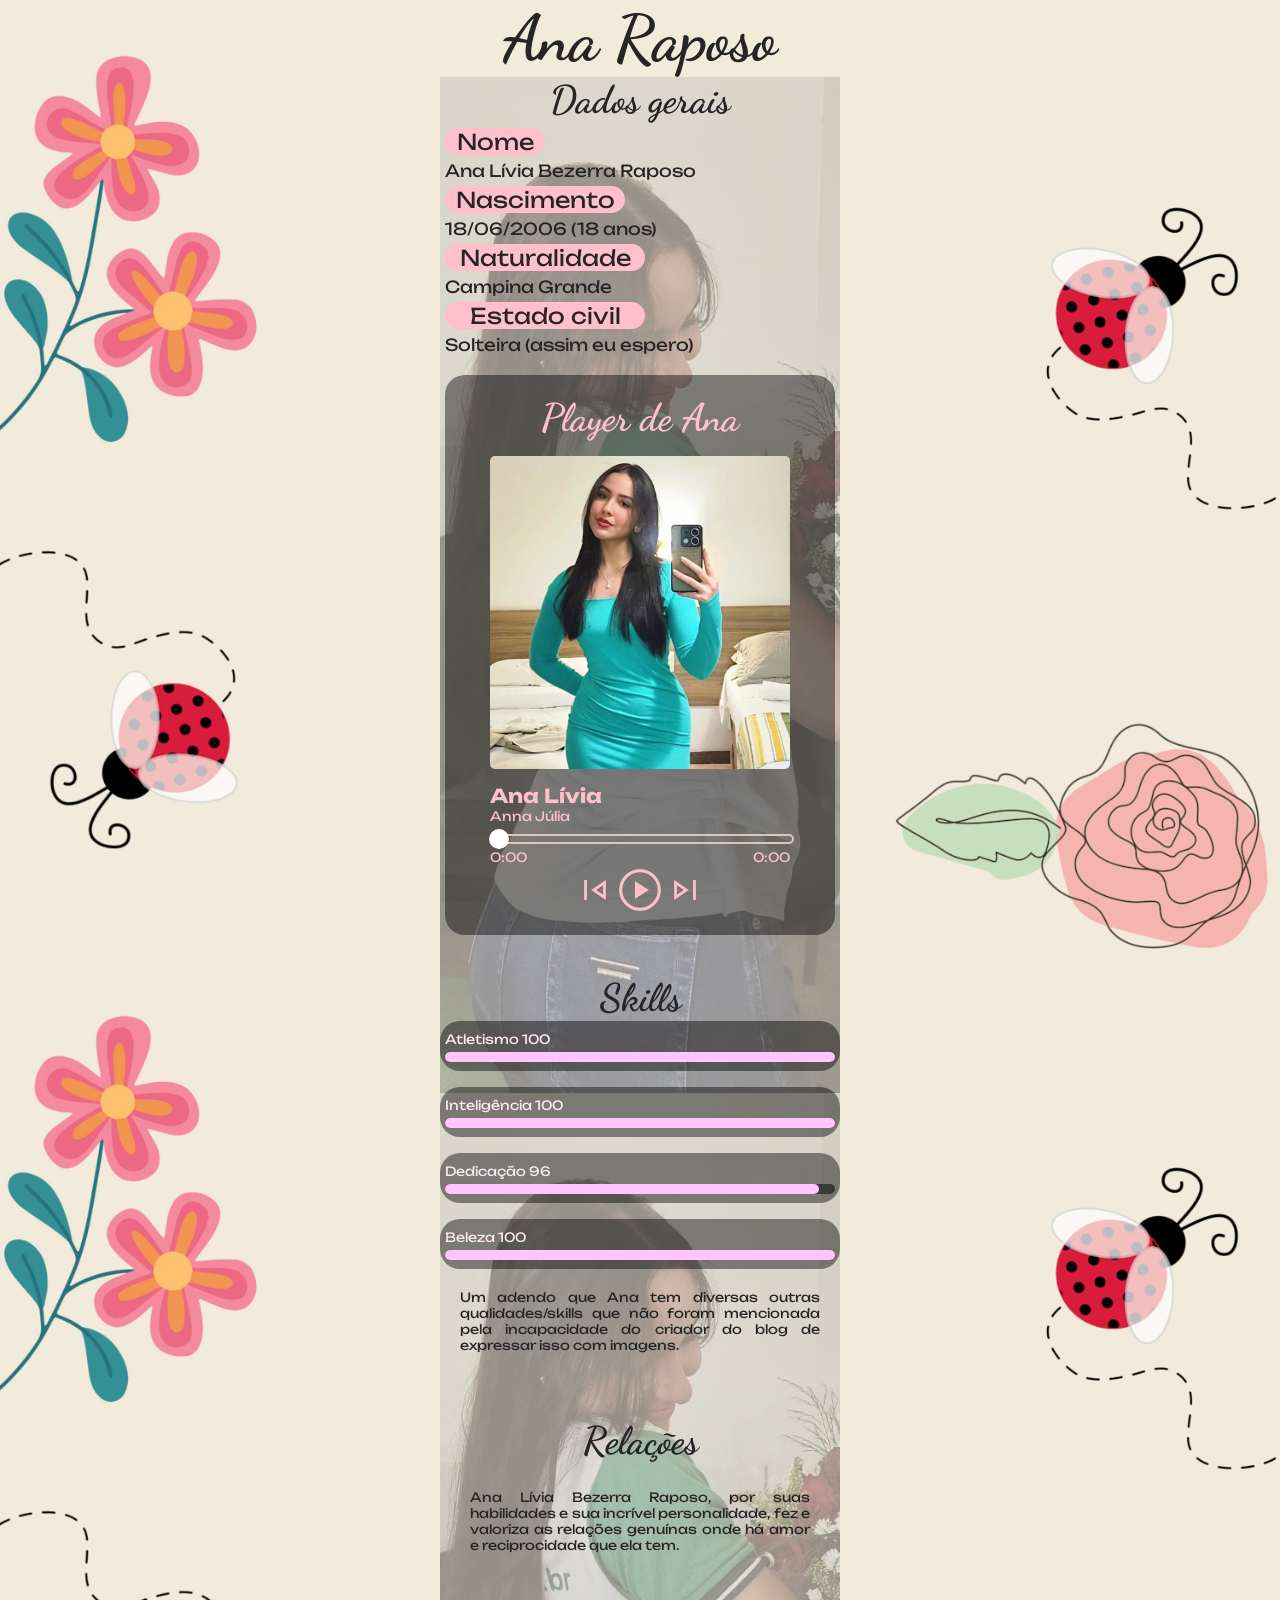
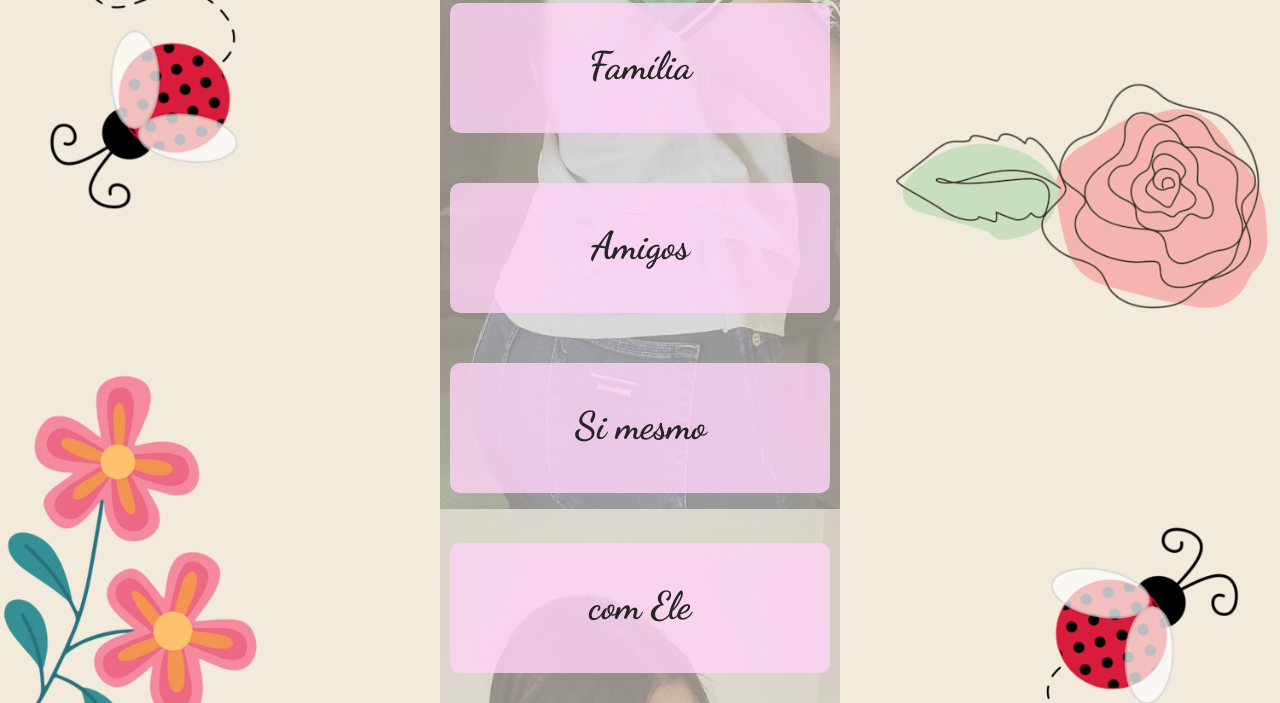
==== index.html @ 1a5c1235 "Files upload" ====
<!DOCTYPE html>
<html lang="en">
<head>
  <meta charset="UTF-8">
  <meta name="viewport" content="width=device-width, initial-scale=1.0">
  <title>Raposo</title>
  <link rel="stylesheet" href="estilos/mobilefirst.css">
  <link rel="stylesheet" href="estilos/style.css">
  <link rel="shortcut icon" href="imagens/favicon/favicon.ico" type="image/x-icon">
  <link href="https://fonts.googleapis.com/css2?family=Material+Symbols+Outlined" rel="stylesheet"/>
</head>
<body>
  <header>
    <h1>Ana Raposo</h1>
  </header>
  <main>
    <section id="dadosgerais">
      <h1>Dados gerais</h1>
      <p id="nome" class="dado">Nome</p><p class="resposta">Ana Lívia Bezerra Raposo</p>
      <p id="idade" class="dado">Nascimento</p><p class="resposta">18/06/2006 (18 anos)</p>
      <p id="naturalidade" class="dado">Naturalidade</p><p class="resposta">Campina Grande</p>
      <p id="estadocivil" class="dado">Estado civil</p><p class="resposta">Solteira (assim eu espero)</p>
    </section>
    <section id="playerdeana">
      <h1>Player de Ana</h1>
      <section id="player">
        <img src="imagens/player.jfif" alt="" width="300">
        <div id="descricao">
          <h2>Ana Lívia</h2>
          <p id="nomedamusica">Nome da música</p>
        </div>
        <div id="duracao">
          <div id="barra">
            <div id="progress"></div>
            <div id="ponto"> </div>
          </div>
          <div id="tempo">
            <span id="inicio">0:00</span>
            <span id="fim">0:00</span>
          </div>
        </div>
          <div id="botoes">
            <span id="previous" class="material-symbols-outlined"> skip_previous </span>
            <span id="play" class="material-symbols-outlined"> play_circle </span>
            <span id="pause" class="material-symbols-outlined"> pause </span>
            <span id="next" class="material-symbols-outlined"> skip_next </span>
          </div>
        <audio src="" id="musicas"></audio>
      </section>
    </section>
    <section id="skills">
      <h1>Skills</h1>
      <ul>
        <div id="atletismo">
          <details>
            <summary>
              <li>Atletismo 100</li>
              <section>
                <div id="barraatletismo">a</div>
              </section>
            </summary>
              <div id="imagensatletismo">
                <img src="imagens/skills/ana na academia.jfif" alt="" width="300px" id="imgatletismo1">
                <img src="imagens/skills/ana gigante.png" alt="" width="300px" id="imgatletismo2">
              </div>
              <p>Sempre foi ativa no esportes, sendo a melhor no handebol e campeã invicta do interclasse do IFPB campus Monteiro durante 2022 a 2025 e sendo a mulher mais forte do  mundo hoje em dia.</p>
          </details>
        </div>
        <br>
          <div id="inteligencia">
            <details>
              <summary>
                <li>Inteligência 100</li>
                <section>
                  <div id="barrainteligencia">a</div>
                </section>
              </summary>
              <div id="imagensinteligencia">
                <img src="imagens/skills/colocação no if.png" alt="" id="imginteligencia1" width="300px">
                <img src="imagens/skills/cre.png" alt="" id="imginteligencia2" width="300px">
                <img src="imagens/skills/ana redacao.jfif" alt="" id="imginteligencia3" width="300px">
              </div>
              <p>Sendo a menina mais inteligente que eu conheço, conseguiu um TCC nota 100 com sua amiga Marilu, e diversos outros feitos como tirar 900+ na redação e dois 1000 técnicos nos últimos fucking 4 anos, e além de sem esforço conseguir manter a 95+ durante o ensino médio e fundamental, e provavelmente algum dia vai tá entediada e vai acabar ganhando algum prêmio nobel.</p>
            </details>
        </div>
        <br>
        <div id="dedicacao">
          <details>
            <summary>
              <li>Dedicação 96</li>
              <section>
                <div id="barradedicacao">a</div>
              </section>
            </summary>
            <div id="imagensdedicacao">
              <img src="imagens/skills/ana estudando.jfif" alt="" id="imgdedicacao1" width="300px">
              <img src="imagens/skills/ana estudando pt2.jfif" alt="" id="imgdedicacao2" width="300px">
            </div>
            <p>Se adaptou e cresceu como pessoa no último ano, tendo que estudar pra passar em medicina, e mesmo com diversas dificuldades vem se dedicando a rotinas complexas para conseguir seus sonhos e objetivos.</p>
          </details>
        </div>
        <br>
        <div id="beleza">
          <details>
            <summary>
              <li>Beleza 100</li>
                <section>
                  <div id="barrabeleza"></div>
                </section>
            </summary>
            <img src="imagens/skills/ana linda.jfif" alt="">
            <p>simplesmente impecável, e incomparável com qualquer outra mulher do mundo.</p>
          </details>
        </div>
      </ul>
      <p>Um adendo que Ana tem diversas outras qualidades/skills que não foram mencionada pela incapacidade do criador do blog de expressar isso com imagens.</p>
    </section>
    <section id="relacoes">
          <h1>Relações</h1>
      <div id="texto inicial"> 
        <p>Ana Lívia Bezerra Raposo, por suas habilidades e sua incrível personalidade, fez e valoriza as relações genuínas onde há amor e reciprocidade que ela tem.</p>
      </div>
          
      <div id="familia">
        <details>
          <summary>
            <h1>Família</h1>
          </summary>
          <div id="imagensfamilia">
            <img src="../raposo/imagens/relacionamentos/ana com toda sua família na colação de grau.jfif" alt="" width="300px" id="primeiraimgfamilia">
            <img src="../raposo/imagens/relacionamentos/ana com seu primo e sua vó.jfif" alt="" width="300px" id="segundaimgfamilia">
            <img src="../raposo/imagens/relacionamentos/ana na colação de grau com os pais.jfif" alt="" width="300px" id="terceiraimgfamilia">
            <img src="../raposo/imagens/relacionamentos/ana com sua família na igreja matriz.jfif" alt="" width="300px" id="quartaimgfamilia">
          </div>
          <div id="textofamilia">Ana tem uma relação ótima com toda sua família, onde sempre tenta dar seu máximo a ser próximo dos outros e sempre sente muito quando não pode participar de alguma atividade familiar.</div>
        </details>
      </div>

      <div id="amigos">
        <details>
          <summary>
            <h1>Amigos</h1>
          </summary>
          <div id="imagensamigos">
            <img src="../raposo/imagens/relacionamentos/ana com suas amigas de cg.jfif" alt="" width="300px" id="primeiraimgamigo">
            <img src="../raposo/imagens/relacionamentos/ana em joao pessoa com seus amigos.jfif" alt="" width="300px" id="segundaimgamigo">
            <img src="../raposo/imagens/relacionamentos/ana com suas amigas do if.jfif" alt="" width="300px" id="terceiraimgamigo">
            <img src="../raposo/imagens/relacionamentos/ana e seus amigos do motiva.jfif" alt="" width="300px" id="quartaimgamigo">
          </div>
          <div id="textoamigos">
            Além disso, nesses seus 18 anos fez amigos que provavelmente levará por toda vida, e posso dizer com autoridade que a amam e a respeitam muito, além de ela ser ótima para todos eles...
          </div>
        </details>
      </div>
      <div id="ana">
        <details>
          <summary>
            <h1>Si mesmo</h1>
          </summary>
          <div id="imagensana">
            <img src="imagens/relacionamentos/ana feliz.jfif" alt="" width="300px" id="primeiraimgana">
            <img src="imagens/relacionamentos/ana na colação de gray.jfif" alt="" width="300px" id="segundaimgana">
            <img src="imagens/relacionamentos/ana na praia.jfif" alt="" width="300px" id="terceiraimgana" object-fit: cover;>
          </div>
          <div id="textoana">O mais impressionante disso tudo é que Ana além de ter todas essas relações, ela tem uma incrível relação consigo mesmo, e sabendo que a segunda pessoa mais importante da sua vida é ela mesmo, não tem medo de se arriscar e colocar as coisas a perder sabendo que isso fará bem para seu futuro e seus sonhos.</div>
        </details>
      </div>

      <div id="Deus">
        <details>
          <summary>
            <h1>com Ele</h1>
          </summary>
          <div id="imagensDeus">
            <img src="imagens/relacionamentos/ana na igreja.jfif" alt="" width="300px" id="img1">
            <img src="imagens/relacionamentos/ana na frente da igreja matriz.jfif" alt="" width="300px" id="img2">
          </div>
          <p>Enquanto Ana é a segunda pessoa mais importante da vida dela, Deus é a pessoa mais importante, e é linda sua relação com e sua gratidão por saber que todas as suas relações, todas as suas capacidades e sua vida ela deve a Ele.</p>
        </details>
      </div>

    </section>
  </main>
  <script type="module" src="script.js"></script>
</body>
</html>
---- estilos/mobilefirst.css ----
@charset "UTF-8";
@import url('https://fonts.googleapis.com/css2?family=Dancing+Script:wght@400..700&family=Unbounded:wght@200..900&display=swap');

/** 

fonte de título: Dancing Script
fonte de texto normal: Unbouded
cor de texto: rgb(37, 37, 37)
cor de fundo: #F2EBDC
cor de outros fundos: #D9C8B4

**/

* {
  padding: 0px;
  margin: 0px;
  color: rgb(37, 37, 37);
}
body {
  width: 100vw;
  height: 100vh;
  background-image: url(../imagens/fundo.jfif);
  background-size: cover;
  background-repeat: repeat-y;
  display: flex;
  flex-direction: column;
  align-items: center;
  justify-content: space-between;
  font-family: Unbounded;
  font-size: 0.8em;
  overflow-x: hidden;
}
h1 {
  font-family: 'Dancing Script';
  text-align: center;
  font-size: 3em
}
main {
  width: 400px;
  background-image: url(../imagens/fundo\ img\ main.jfif);
  background-position: top;
}
header > h1 { 
  font-size: 5em;
}
main > section#dadosgerais > p.resposta {
  margin: 5px;
  font-size: 1.3em;
}
main > section#dadosgerais > p.dado {
  background-color: pink;
  border-radius: 15px;
  font-size: 1.7em;
  display: block;
  text-align: center;
  margin: 5px;
}
main > section#dadosgerais > p#nome {
  width: 100px;
}
main > section#dadosgerais > p#idade {
 width: 180px;
}
main > section#dadosgerais > p#naturalidade {
  width: 200px;
}
main > section#dadosgerais > p#estadocivil {
  width: 200px;
}
main > section#dadosgerais > h1 {
  font-size: 3em;
  text-align: center;
}
main > section#playerdeana {
  background-color: rgba(0, 0, 0, 0.438);
  margin: 20px 5px 20px 5px;
  padding: 20px;
  border-radius: 20px;
}
main > section#playerdeana > section#player > img {
  margin: auto;
  margin-bottom: 15px;
  margin-top: 15px;
  display: block;
  border-radius: 5px;
}
main > section#playerdeana > h1, section#player > div > h2, section#player > div > p, section#player > div > div > p, section#player > div > div > span  {
  color: pink;
}
main > section#playerdeana > section#player > div#duracao > div#barra {
  border: 2px solid #D9C8B4;
  width: 300px;
  height: 6px;
  margin: 10px 0px 5px 0;
  border-radius: 5px;
  display: flex;
  align-items: center;
}
main > section#playerdeana > section#player > div#duracao > div#barra:hover {
  cursor: pointer;
}
main > section#playerdeana > section#player > div#duracao > div#barra > div#progress {
  display: block;
  border: 2px;
  height: 5px;
  transition: 0.5s;
} 
main > section#playerdeana > section#player > div#duracao > div#barra > div#ponto {
  height: 20px;
  width: 20px;
  background-color: white;
  border-radius: 50%;
  margin-left: -3px;
}
main > section#playerdeana > section#player > div#descricao {
  width: 300px;
  margin: auto;
  display: block;  
}
main > section#playerdeana > section#player > div#duracao {
  width: 300px;
  margin: auto;
  display: block;    
}

main > section#playerdeana > section#player > div#duracao > div#tempo  {
  width: 300px;
  display: flex;
  flex-direction: row;   
  justify-content: space-between;
}
main > section#playerdeana > section#player > div#botoes {
  width: 300px;
  margin: auto;
  display: flex;
  flex-direction: row;
  justify-content: center;
  align-items: center;
}
main > section#playerdeana > section#player > div#botoes > span {
  color: pink;
  font-size: 50px;
  cursor: pointer;
}
main > section#playerdeana > section#player > div#botoes > span:hover {
  font-size: 55px;
  transition: 0.3s;
}
main > section#playerdeana > section#player > div#botoes > span#previous, main > section#playerdeana > section#player > div#botoes > span#next {
  font-size: 40px;
}
main > section#playerdeana > section#player > div#botoes > span#previous:hover, main > section#playerdeana > section#player > div#botoes > span#next:hover {
  font-size: 45px;
}
main > section#playerdeana > section#player > div#botoes > span#pause {
  display: none;
  color: pink;
  font-size: 50px;
}
main > section#playerdeana > section#player > div#botoes > span#pause:hover {
  font-size: 55px;
}
main > section#skills {
  margin-top: 40px;
  margin-bottom: 40px;
}
main > section#skills > h1 {
  text-align: center;
  font-size: 3em;
}
main > section#skills > ul {
  width: 100%;
  margin: auto;
}
main > section#skills > ul > div {
  background-color: rgba(0, 0, 0, 0.438);
  border-radius: 20px;
  cursor: pointer;
}
main > section#skills > ul > div > details > summary {
  height: 50px;
  cursor: pointer;
}
main > section#skills > ul > div > details {
  cursor: default;
}
main > section#skills > ul > div > details > summary > li {
  padding: 10px 5px 5px 0px;
  color: rgb(255, 233, 246);
  cursor: pointer;
}
main > section#skills > ul > div > details > p {
  padding: 0px 5px 5px 10px;
  color: rgb(255, 233, 246);
}
main > section#skills > ul > div#atletismo {

}
main > section#skills > ul > div#atletismo > details > p {
  padding: 5px;
  text-align: justify;
}
main > section#skills > ul > div#atletismo > details > div#imagensatletismo {
  display: flex;
  flex-direction: row;
  padding: 10px;
  justify-content: space-evenly;
  margin: auto;
}
main > section#skills > ul > div#atletismo > details > div#imagensatletismo > img#imgatletismo1 {
  width: 160px;
  height: 200px;  
  
}
main > section#skills > ul > div#atletismo > details > div#imagensatletismo > img#imgatletismo2{
  width: 180px;
  height: 180px;
}
main > section#skills > ul > div#inteligencia > details > div#imagensinteligencia {
  display: flex;
  flex-wrap: wrap;
  flex-direction: column;
  justify-content: center;
  width: 100%;
  padding-left: 25px;
  margin-left: 35px;
  margin-top: 20px;
}
main > section#skills > ul > div#inteligencia > details > p {
  text-align: justify;
  padding: 5px;
}
main > section#skills > ul > div#inteligencia > details > div#imagensinteligencia > img {
  padding: 3px;
  
}
main > section#skills > ul > div#inteligencia > details > div#imagensinteligencia > img#imginteligencia1 {
  height: 80px;
  width: 300px;
  border-radius: 20px 20px 0px 0px;
}
main > section#skills > ul > div#inteligencia > details > div#imagensinteligencia > img#imginteligencia2 {
  order: ;
}
main > section#skills > ul > div#inteligencia > details > div#imagensinteligencia > img#imginteligencia3 {
  border-radius: 0px 0px 20px 20px;
}
main > section#skills > ul > div > details >  p, summary > li, summary > section {
  pad: 5px;
}
main > section#skills > ul > div > details > summary > li {
  list-style: none;
  margin: 0px 1px 0px 5px;
  width: 390px;
}
main > section#skills > ul > div#beleza > details > p {
  text-align: center;
}
main > section#skills > ul > div#beleza > details > img {
  width: 300px;
  margin: auto;
  display: block;
  padding: 5px 0px 0px 0px;
  border-radius: 20px;
}
main > section#skills > ul > div#dedicacao > details > div#imagensdedicacao {
  padding: 20px;
}
main > section#skills > ul > div#dedicacao > details > div#imagensdedicacao > img {
  width: 100%;
}
main > section#skills > ul > div#dedicacao > details > div#imagensdedicacao > img#imgdedicacao1 { 
  border-radius: 20px 20px 0px 0px;
}
main > section#skills > ul > div#dedicacao > details > div#imagensdedicacao > img#imgdedicacao2 {  
  border-radius: 0px 0px 20px 20px;
}
main > section#skills > ul > div  > p {
  text-align: justify;
}
main > section#skills > ul > div > details > summary > section {
  display: block;
  background-color: rgb(56, 56, 56);
  border-radius: 5px;
  height: 10px;
  margin-bottom: 20px;
  width: 390px;
  margin: auto;
}
main > section#skills > ul > div > details > summary > section > div {
  background-color: rgb(255, 197, 252);
  height: 10px;
  border-radius: 5px;
  color: rgba(240, 248, 255, 0);
}
main > section#skills > ul > div > details > summary > section > div#barradedicacao {
  width: 96%;
}
main > section#skills > ul > div > details > summary > section > div#barraadaptabilidade {
  width: 98%;
}
main > section#skills > ul > div > details > summary > section > div#barrasociabilidade {
  width: 92%;
}
main > section#skills > p {
  text-align: justify;
  padding: 20px;
}
main > section#relacoes {
 display: flex;
 flex-direction: column; 
 align-items: center;
 text-align: justify;
 justify-content: space-between;
 padding: 5px;
}
main > section#relacoes > div > details > summary > h1 {
  font-size: 3em;
  text-align: center;
  display: block;
  width: 300px;
  height: 50px;
  padding: 20px;
  text-align: center;
  font-family: 'Dancing Script';
}
main > section#relacoes > div#textoinicial {
  font-size: 2em;
  width: 100vw;
  padding: 0px;
}
main > section#relacoes > div {
  padding: 20px;
  margin: 5px;
}
main > section#relacoes > div > details {
  cursor: default;
}
main > section#relacoes > div > details > summary {
  cursor: pointer;
} 
main > section#relacoes > div#familia > details {
  background-color: #ffd4f8cc;
  display: flex;
  flex-direction: column;
  border-radius: 10px;
  padding: 20px;
}

main > section#relacoes > div#familia > details > div#imagensfamilia {
  display: flex;
  flex-direction: column;
  flex-wrap: wrap;
  height: 270px;
  justify-content: space-evenly;
  
}
main > section#relacoes > div#familia > details > div#imagensfamilia > img {
  width: 170px;
}
main > section#relacoes > div#familia > details >  div#imagensfamilia > img#primeiraimgfamilia {
  order: 3;
  border-radius: 0px 0px 20px 0px;
}
main > section#relacoes > div#familia > details >  div#imagensfamilia > img#segundaimgfamilia {
  display: none;
}
main > section#relacoes > div#familia > details >  div#imagensfamilia > img#terceiraimgfamilia {
  order: 0;
  height: 260px;
  padding-right: 5px;
  border-radius: 20px 0px 0px 20px;
}
main > section#relacoes > div#familia > details >  div#imagensfamilia > img#quartaimgfamilia {
  border-radius: 0px 20px 0px 0px;
}
main > section#relacoes > div#amigos > details {
  background-color: #ffd4f8cc;
  display: flex;
  flex-direction: column;
  border-radius: 10px;
  padding: 20px;
}
main > section#relacoes > div#amigos > details >  div#imagensamigos {
  display: flex;
  flex-direction: column;
  flex-wrap: wrap;
  height: 330px;
  padding: 5px;
  justify-content: space-evenly;
}
main > section#relacoes > div#amigos > details >  div#imagensamigos > img {
  height: 100px;
  width: 150px;
}
main > section#relacoes > div#amigos > details >  div#imagensamigos > img#primeiraimgamigo {
  height: 260px;
  width: 180px;
  border-radius: 20px 20px 20px 20px;
  padding-right: 10px;
}
main > section#relacoes > div#amigos > details >  div#imagensamigos > img#segundaimgamigo {
  height: 80px;
  border-radius: 20px 20px 0px 0px;
}
main > section#relacoes > div#amigos > details >  div#imagensamigos > img#terceiraimgamigo {
  height: 120px;
  border-radius: 0px 0px 0px 0px;
  padding-bottom: 0px;
}
main > section#relacoes > div#amigos > details >  div#imagensamigos > img#quartaimgamigo {
  border-radius: 0px 0px 20px 20px;
  padding-top: 0px;
}
main > section#relacoes > div#ana > details {
  background-color: #ffd4f8cc;
  display: flex;
  flex-direction: column;
  border-radius: 10px;
  padding: 20px;
}
main > section#relacoes > div#ana > details > div#imagensana {
  display: flex;
  flex-direction: row;
  flex-wrap: wrap;
  height: 510px;
  padding: 0px;
  justify-content: space-around;
  margin-bottom: px;
}
main > section#relacoes > div#ana > details > div#imagensana > img {
  width: 200px;
  margin-bottom: 0px;
}
main > section#relacoes > div#ana > details > div#imagensana > img#primeiraimgana {
  width: 150px;
  height: 195px;
  border-radius: 20px 0px 0px 0px;
}
main > section#relacoes > div#ana > details > div#imagensana > img#segundaimgana {
  order: 2;
  width: 310px;
  height: 240px;
  border-radius: 0px 0px 20px 20px;
}
main > section#relacoes > div#ana > details > div#imagensana > img#terceiraimgana {
  width: 150px;
  height: 200px;
  border-radius: 0px 20px 0px 0px;
}
main > section#relacoes > div#Deus > details{
  background-color: #ffd4f8cc;
  display: flex;
  flex-direction: column;
  border-radius: 10px;
  padding: 20px;
}
main > section#relacoes > div#Deus > details > div#imagensDeus {
  display: flex;
  flex-direction: row;
  flex-wrap: wrap;
  height: 190px;
  padding: 0px;
  justify-content: space-around;
  margin-bottom: px;
}
main > section#relacoes > div#Deus > details > div#imagensDeus > img {
  width: 160px;
  margin-bottom: 0px;
}
main > section#relacoes > div#Deus > details > div#imagensDeus > img#img1 {
  width: 160px;
  margin-bottom: 0px;
  height: 170px;
  border-radius: 20px 0px 0px 20px;
}
main > section#relacoes > div#Deus > details > div#imagensDeus > img#img2 {
  height: 160px;
  height: 170px;
  border-radius: 0px 20px 20px 0px;
}
details {

  cursor: none;
}
summary::-webkit-details-marker {
  display: none;
}
summary::marker {
  content: "";
}
div#progress {
  padding: 0px;
  border-radius: 5px;
  background-color: white;
}
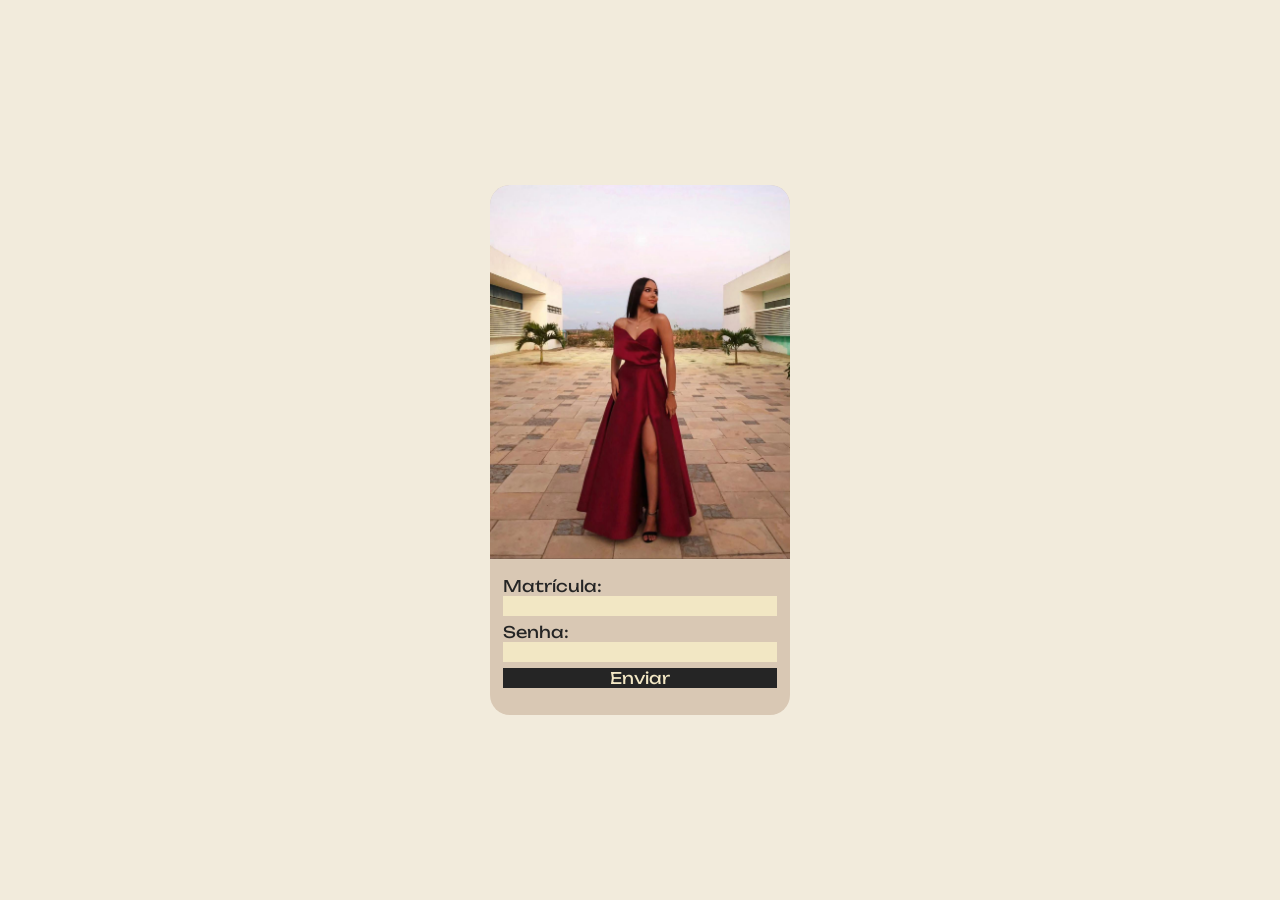
==== commit d4d8f3dd: "fotos mudadas" ====
--- a/index.html
+++ b/index.html
@@ -4,183 +4,43 @@
   <meta charset="UTF-8">
   <meta name="viewport" content="width=device-width, initial-scale=1.0">
   <title>Raposo</title>
-  <link rel="stylesheet" href="estilos/mobilefirst.css">
-  <link rel="stylesheet" href="estilos/style.css">
+  <link rel="stylesheet" href="estilos/loginstyle.css">
   <link rel="shortcut icon" href="imagens/favicon/favicon.ico" type="image/x-icon">
-  <link href="https://fonts.googleapis.com/css2?family=Material+Symbols+Outlined" rel="stylesheet"/>
 </head>
 <body>
-  <header>
-    <h1>Ana Raposo</h1>
-  </header>
   <main>
-    <section id="dadosgerais">
-      <h1>Dados gerais</h1>
-      <p id="nome" class="dado">Nome</p><p class="resposta">Ana Lívia Bezerra Raposo</p>
-      <p id="idade" class="dado">Nascimento</p><p class="resposta">18/06/2006 (18 anos)</p>
-      <p id="naturalidade" class="dado">Naturalidade</p><p class="resposta">Campina Grande</p>
-      <p id="estadocivil" class="dado">Estado civil</p><p class="resposta">Solteira (assim eu espero)</p>
+    <section>
+      <img src="imagens/img login.jfif" alt="" width="300px">
     </section>
-    <section id="playerdeana">
-      <h1>Player de Ana</h1>
-      <section id="player">
-        <img src="imagens/player.jfif" alt="" width="300">
-        <div id="descricao">
-          <h2>Ana Lívia</h2>
-          <p id="nomedamusica">Nome da música</p>
-        </div>
-        <div id="duracao">
-          <div id="barra">
-            <div id="progress"></div>
-            <div id="ponto"> </div>
-          </div>
-          <div id="tempo">
-            <span id="inicio">0:00</span>
-            <span id="fim">0:00</span>
-          </div>
-        </div>
-          <div id="botoes">
-            <span id="previous" class="material-symbols-outlined"> skip_previous </span>
-            <span id="play" class="material-symbols-outlined"> play_circle </span>
-            <span id="pause" class="material-symbols-outlined"> pause </span>
-            <span id="next" class="material-symbols-outlined"> skip_next </span>
-          </div>
-        <audio src="" id="musicas"></audio>
-      </section>
-    </section>
-    <section id="skills">
-      <h1>Skills</h1>
-      <ul>
-        <div id="atletismo">
-          <details>
-            <summary>
-              <li>Atletismo 100</li>
-              <section>
-                <div id="barraatletismo">a</div>
-              </section>
-            </summary>
-              <div id="imagensatletismo">
-                <img src="imagens/skills/ana na academia.jfif" alt="" width="300px" id="imgatletismo1">
-                <img src="imagens/skills/ana gigante.png" alt="" width="300px" id="imgatletismo2">
-              </div>
-              <p>Sempre foi ativa no esportes, sendo a melhor no handebol e campeã invicta do interclasse do IFPB campus Monteiro durante 2022 a 2025 e sendo a mulher mais forte do  mundo hoje em dia.</p>
-          </details>
-        </div>
-        <br>
-          <div id="inteligencia">
-            <details>
-              <summary>
-                <li>Inteligência 100</li>
-                <section>
-                  <div id="barrainteligencia">a</div>
-                </section>
-              </summary>
-              <div id="imagensinteligencia">
-                <img src="imagens/skills/colocação no if.png" alt="" id="imginteligencia1" width="300px">
-                <img src="imagens/skills/cre.png" alt="" id="imginteligencia2" width="300px">
-                <img src="imagens/skills/ana redacao.jfif" alt="" id="imginteligencia3" width="300px">
-              </div>
-              <p>Sendo a menina mais inteligente que eu conheço, conseguiu um TCC nota 100 com sua amiga Marilu, e diversos outros feitos como tirar 900+ na redação e dois 1000 técnicos nos últimos fucking 4 anos, e além de sem esforço conseguir manter a 95+ durante o ensino médio e fundamental, e provavelmente algum dia vai tá entediada e vai acabar ganhando algum prêmio nobel.</p>
-            </details>
-        </div>
-        <br>
-        <div id="dedicacao">
-          <details>
-            <summary>
-              <li>Dedicação 96</li>
-              <section>
-                <div id="barradedicacao">a</div>
-              </section>
-            </summary>
-            <div id="imagensdedicacao">
-              <img src="imagens/skills/ana estudando.jfif" alt="" id="imgdedicacao1" width="300px">
-              <img src="imagens/skills/ana estudando pt2.jfif" alt="" id="imgdedicacao2" width="300px">
-            </div>
-            <p>Se adaptou e cresceu como pessoa no último ano, tendo que estudar pra passar em medicina, e mesmo com diversas dificuldades vem se dedicando a rotinas complexas para conseguir seus sonhos e objetivos.</p>
-          </details>
-        </div>
-        <br>
-        <div id="beleza">
-          <details>
-            <summary>
-              <li>Beleza 100</li>
-                <section>
-                  <div id="barrabeleza"></div>
-                </section>
-            </summary>
-            <img src="imagens/skills/ana linda.jfif" alt="">
-            <p>simplesmente impecável, e incomparável com qualquer outra mulher do mundo.</p>
-          </details>
-        </div>
-      </ul>
-      <p>Um adendo que Ana tem diversas outras qualidades/skills que não foram mencionada pela incapacidade do criador do blog de expressar isso com imagens.</p>
-    </section>
-    <section id="relacoes">
-          <h1>Relações</h1>
-      <div id="texto inicial"> 
-        <p>Ana Lívia Bezerra Raposo, por suas habilidades e sua incrível personalidade, fez e valoriza as relações genuínas onde há amor e reciprocidade que ela tem.</p>
-      </div>
-          
-      <div id="familia">
-        <details>
-          <summary>
-            <h1>Família</h1>
-          </summary>
-          <div id="imagensfamilia">
-            <img src="../raposo/imagens/relacionamentos/ana com toda sua família na colação de grau.jfif" alt="" width="300px" id="primeiraimgfamilia">
-            <img src="../raposo/imagens/relacionamentos/ana com seu primo e sua vó.jfif" alt="" width="300px" id="segundaimgfamilia">
-            <img src="../raposo/imagens/relacionamentos/ana na colação de grau com os pais.jfif" alt="" width="300px" id="terceiraimgfamilia">
-            <img src="../raposo/imagens/relacionamentos/ana com sua família na igreja matriz.jfif" alt="" width="300px" id="quartaimgfamilia">
-          </div>
-          <div id="textofamilia">Ana tem uma relação ótima com toda sua família, onde sempre tenta dar seu máximo a ser próximo dos outros e sempre sente muito quando não pode participar de alguma atividade familiar.</div>
-        </details>
-      </div>
+    <form method="post" autocomplete="on">
+      <p>
+        Matrícula:
+        <input type="text" name="matricula" id="imatricula">
+      </p>
+      <p>
+        Senha:
+        <input type="password" name="senha" id="isenha">
+      </p>
+      <p>
+        <input type="submit" value="Enviar" id="Enviar" onclick="logar(); return false">
+      </p>
+    </form>
+  </main>
+  <script>
 
-      <div id="amigos">
-        <details>
-          <summary>
-            <h1>Amigos</h1>
-          </summary>
-          <div id="imagensamigos">
-            <img src="../raposo/imagens/relacionamentos/ana com suas amigas de cg.jfif" alt="" width="300px" id="primeiraimgamigo">
-            <img src="../raposo/imagens/relacionamentos/ana em joao pessoa com seus amigos.jfif" alt="" width="300px" id="segundaimgamigo">
-            <img src="../raposo/imagens/relacionamentos/ana com suas amigas do if.jfif" alt="" width="300px" id="terceiraimgamigo">
-            <img src="../raposo/imagens/relacionamentos/ana e seus amigos do motiva.jfif" alt="" width="300px" id="quartaimgamigo">
-          </div>
-          <div id="textoamigos">
-            Além disso, nesses seus 18 anos fez amigos que provavelmente levará por toda vida, e posso dizer com autoridade que a amam e a respeitam muito, além de ela ser ótima para todos eles...
-          </div>
-        </details>
-      </div>
-      <div id="ana">
-        <details>
-          <summary>
-            <h1>Si mesmo</h1>
-          </summary>
-          <div id="imagensana">
-            <img src="imagens/relacionamentos/ana feliz.jfif" alt="" width="300px" id="primeiraimgana">
-            <img src="imagens/relacionamentos/ana na colação de gray.jfif" alt="" width="300px" id="segundaimgana">
-            <img src="imagens/relacionamentos/ana na praia.jfif" alt="" width="300px" id="terceiraimgana" object-fit: cover;>
-          </div>
-          <div id="textoana">O mais impressionante disso tudo é que Ana além de ter todas essas relações, ela tem uma incrível relação consigo mesmo, e sabendo que a segunda pessoa mais importante da sua vida é ela mesmo, não tem medo de se arriscar e colocar as coisas a perder sabendo que isso fará bem para seu futuro e seus sonhos.</div>
-        </details>
-      </div>
+    function logar() {
+      
+      var matricula = document.getElementById('imatricula').value;
+      var senha = document.getElementById('isenha').value;
 
-      <div id="Deus">
-        <details>
-          <summary>
-            <h1>com Ele</h1>
-          </summary>
-          <div id="imagensDeus">
-            <img src="imagens/relacionamentos/ana na igreja.jfif" alt="" width="300px" id="img1">
-            <img src="imagens/relacionamentos/ana na frente da igreja matriz.jfif" alt="" width="300px" id="img2">
-          </div>
-          <p>Enquanto Ana é a segunda pessoa mais importante da vida dela, Deus é a pessoa mais importante, e é linda sua relação com e sua gratidão por saber que todas as suas relações, todas as suas capacidades e sua vida ela deve a Ele.</p>
-        </details>
-      </div>
+      if (matricula == "202215500040" && senha == "Analinda123/") {
+        location.href = "index.html";
+      } else {
+        alert("Matrícula ou senha não coerentes!")
+      }
 
-    </section>
-  </main>
-  <script type="module" src="script.js"></script>
+    }
+
+  </script>
 </body>
 </html>
--- a/estilos/loginstyle.css
+++ b/estilos/loginstyle.css
@@ -0,0 +1,45 @@
+@charset "UTF-8";
+@import url('https://fonts.googleapis.com/css2?family=Dancing+Script:wght@400..700&family=Unbounded:wght@200..900&display=swap');
+
+* {
+  margin: 0px;
+  padding: 0px;
+  font-family: 'Unbounded';
+  font-size: 16px;
+}
+body { 
+  background-color: #F2EBDC;
+}
+main {
+  background-color: #D9C8B4;
+  width: 300px;
+  height: 530px;
+  left: 50%;
+  top: 50%;
+  position: absolute;
+  transform: translate(-50%, -50%);
+  border-radius: 20px;
+  overflow: hidden;
+  color: rgb(37, 37, 37);
+}
+main > form {
+  padding: 10px;
+}
+main > section {
+
+  overflow: hidden;
+  bottom: 30%;
+}
+main > form > p {
+  padding: 3px;
+}
+main > form > p > input {
+  border: none;
+  background-color: #F2E7C4;
+  width: 100%;
+}
+main > form > p > input#Enviar {
+  width: 100%;
+  background-color: rgb(37, 37, 37);
+  color: #F2E7C4;
+}
